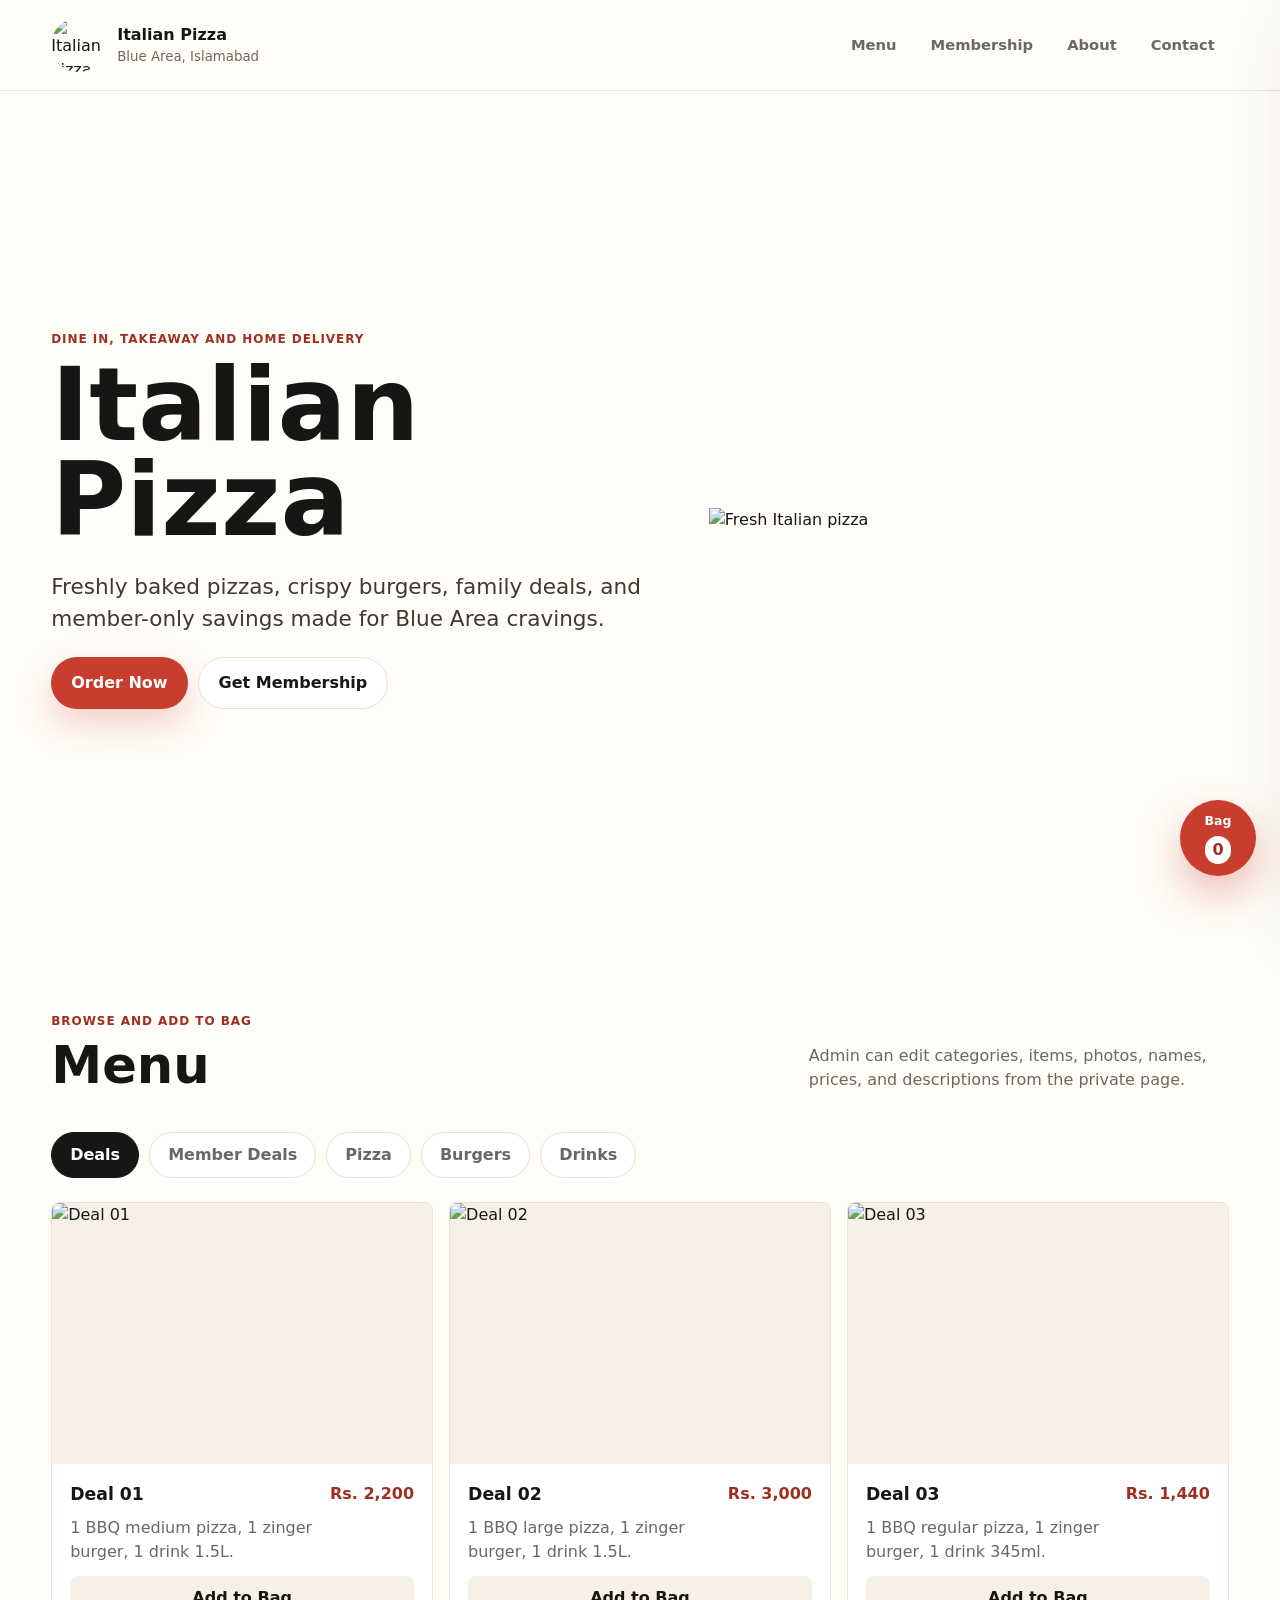
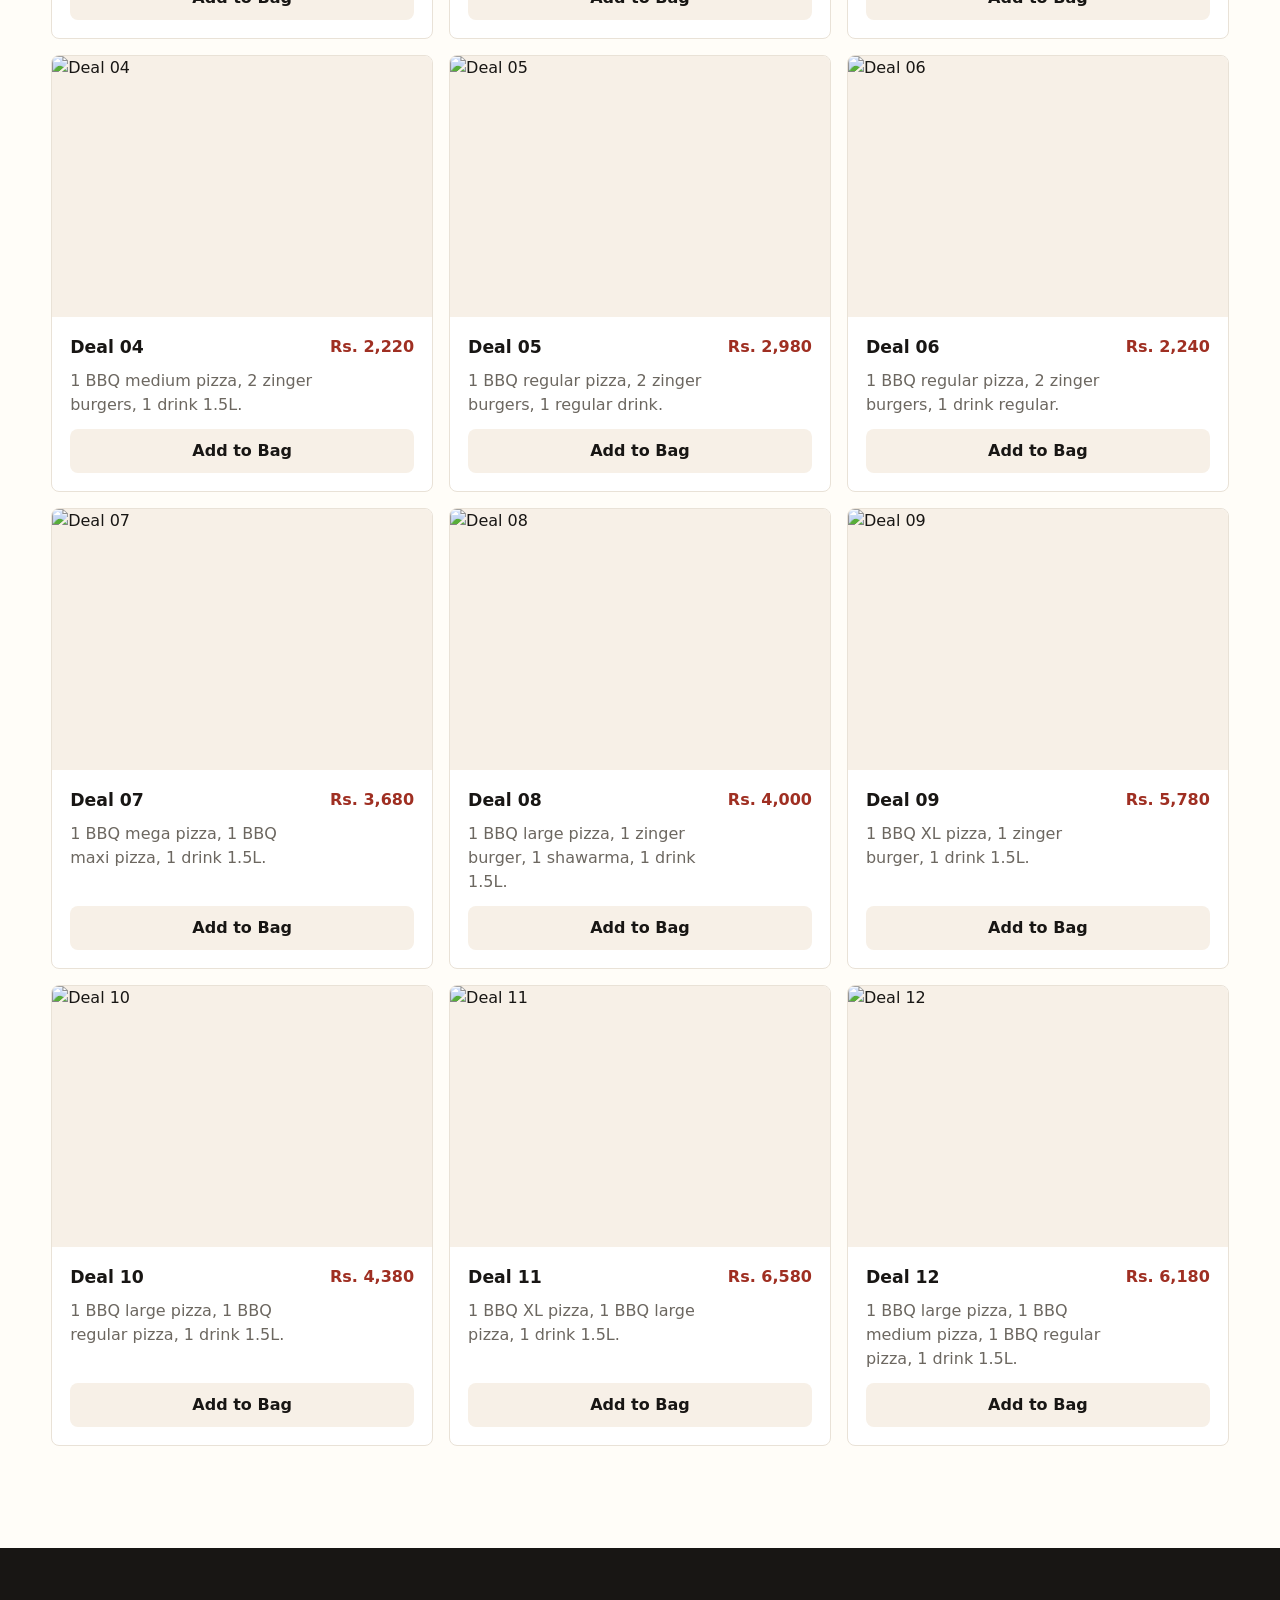
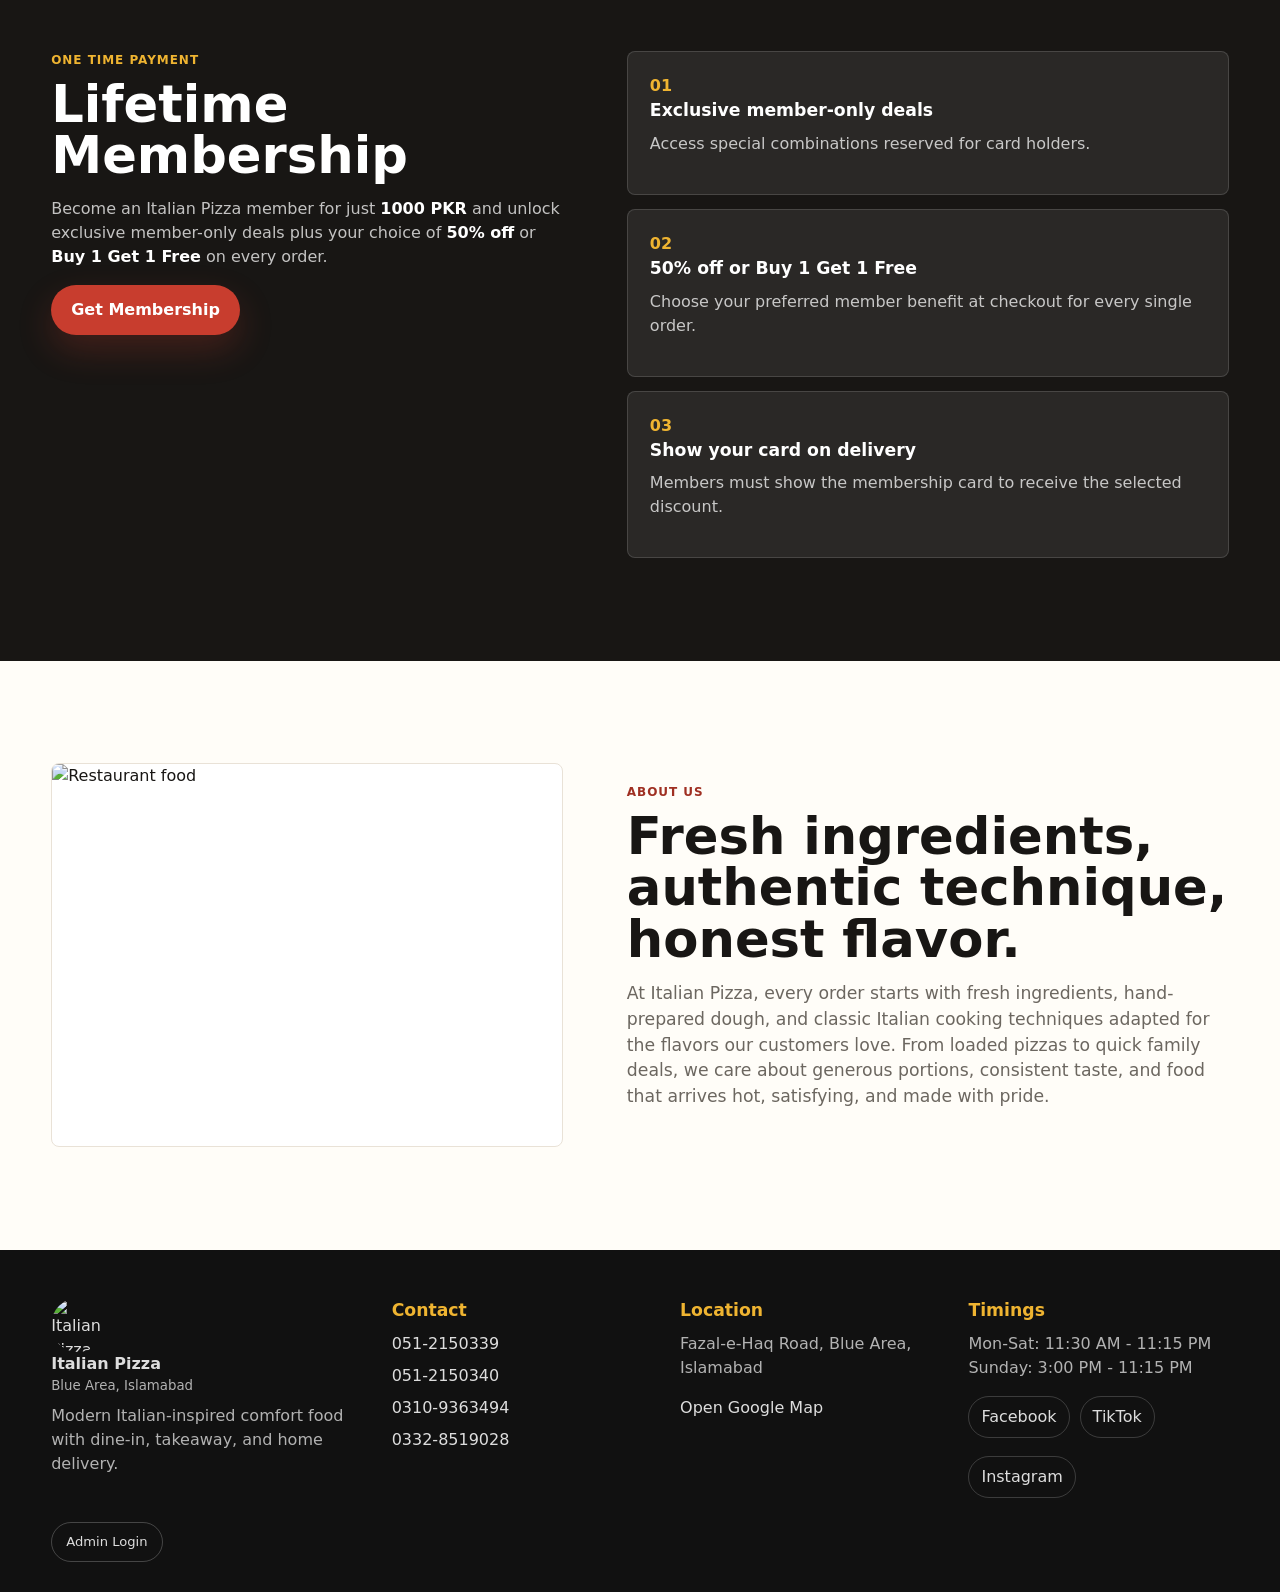
==== index.html @ db835cb0 "Add files via upload" ====
<!DOCTYPE html>
<html lang="en">
<head>
  <meta charset="UTF-8">
  <meta name="viewport" content="width=device-width, initial-scale=1.0">
  <title>Italian Pizza - Blue Area</title>
  <link rel="stylesheet" href="styles.css">
</head>
<body>
  <header class="site-header">
    <a class="brand" href="#top" aria-label="Italian Pizza home">
      <img class="brand-logo" src="assets/italian-pizza-logo.jpeg" alt="Italian Pizza logo">
      <span>
        <strong>Italian Pizza</strong>
        <small id="headerLocation">Blue Area, Islamabad</small>
      </span>
    </a>
    <nav class="nav-links" aria-label="Primary navigation">
      <a href="#menu">Menu</a>
      <a href="#membership">Membership</a>
      <a href="#about">About</a>
      <a href="#footer">Contact</a>
    </nav>
  </header>

  <main id="top">
    <section class="hero">
      <div class="hero-copy">
        <p class="eyebrow">Dine in, takeaway and home delivery</p>
        <h1>Italian Pizza</h1>
        <p class="hero-text">Freshly baked pizzas, crispy burgers, family deals, and member-only savings made for Blue Area cravings.</p>
        <div class="hero-actions">
          <a class="button primary" href="#menu">Order Now</a>
          <button class="button subtle" type="button" id="openMembership">Get Membership</button>
        </div>
      </div>
      <div class="hero-photo">
        <img id="heroImage" src="assets/Pizza.jpg" alt="Fresh Italian pizza">
      </div>
    </section>

    <section id="menu" class="section menu-section">
      <div class="section-heading">
        <div>
          <p class="eyebrow">Browse and add to bag</p>
          <h2>Menu</h2>
        </div>
        <p class="section-note">Admin can edit categories, items, photos, names, prices, and descriptions from the private page.</p>
      </div>

      <div class="tabs" id="tabs" role="tablist" aria-label="Menu categories"></div>
      <div id="menuGrid" class="menu-grid" aria-live="polite"></div>
    </section>

    <section id="membership" class="section membership">
      <div class="membership-copy">
        <p class="eyebrow">One time payment</p>
        <h2>Lifetime Membership</h2>
        <p>Become an Italian Pizza member for just <strong>1000 PKR</strong> and unlock exclusive member-only deals plus your choice of <strong>50% off</strong> or <strong>Buy 1 Get 1 Free</strong> on every order.</p>
        <button class="button primary" type="button" id="openMembershipTwo">Get Membership</button>
      </div>
      <div class="benefits">
        <article>
          <span>01</span>
          <h3>Exclusive member-only deals</h3>
          <p>Access special combinations reserved for card holders.</p>
        </article>
        <article>
          <span>02</span>
          <h3>50% off or Buy 1 Get 1 Free</h3>
          <p>Choose your preferred member benefit at checkout for every single order.</p>
        </article>
        <article>
          <span>03</span>
          <h3>Show your card on delivery</h3>
          <p>Members must show the membership card to receive the selected discount.</p>
        </article>
      </div>
    </section>

    <section id="about" class="section about">
      <div class="about-media">
        <img id="aboutImage" src="" alt="Restaurant food">
      </div>
      <div>
        <p class="eyebrow">About us</p>
        <h2 id="aboutTitle"></h2>
        <p id="aboutText"></p>
      </div>
    </section>
  </main>

  <footer id="footer" class="site-footer">
    <div>
      <a class="brand footer-brand" href="#top">
        <img class="brand-logo" src="assets/italian-pizza-logo.jpeg" alt="Italian Pizza logo">
        <span>
          <strong>Italian Pizza</strong>
          <small id="footerLocationSmall"></small>
        </span>
      </a>
      <p id="footerTagline"></p>
    </div>
    <div>
      <h3>Contact</h3>
      <div id="footerPhones"></div>
    </div>
    <div>
      <h3>Location</h3>
      <p id="footerAddress"></p>
      <a id="mapLink" href="#" target="_blank" rel="noreferrer">Open Google Map</a>
    </div>
    <div>
      <h3>Timings</h3>
      <p id="footerTimings"></p>
      <div class="social-links">
        <a id="facebookLink" href="#" target="_blank" rel="noreferrer">Facebook</a>
        <a id="tiktokLink" href="#" target="_blank" rel="noreferrer">TikTok</a>
        <a id="instagramLink" href="#" target="_blank" rel="noreferrer">Instagram</a>
      </div>
    </div>
    <a class="admin-entry" href="admin.html">Admin Login</a>
  </footer>

  <button class="bag-button" type="button" id="openCart" aria-label="Open shopping bag">
    <span class="bag-icon" aria-hidden="true">Bag</span>
    <strong id="cartCount">0</strong>
  </button>

  <div class="drawer-backdrop" id="cartBackdrop" hidden></div>
  <aside class="cart-drawer" id="cartDrawer" aria-label="Shopping bag" aria-hidden="true">
    <div class="drawer-header">
      <div>
        <p class="eyebrow">Your order</p>
        <h2>Shopping Bag</h2>
      </div>
      <button class="icon-button" type="button" id="closeCart" aria-label="Close cart">x</button>
    </div>

    <div id="cartItems" class="cart-items">
      <p class="empty-cart">Your bag is empty.</p>
    </div>

    <div class="member-controls">
      <label class="checkbox-row">
        <input id="memberToggle" type="checkbox">
        <span>I am a lifetime member</span>
      </label>
      <fieldset id="memberDealGroup" class="deal-switch" disabled>
        <legend>Choose your member benefit</legend>
        <label>
          <input type="radio" name="memberDeal" value="50% off">
          <span>50% off</span>
        </label>
        <label>
          <input type="radio" name="memberDeal" value="Buy 1 Get 1 Free">
          <span>Buy 1 Get 1 Free</span>
        </label>
      </fieldset>
      <p class="member-note">Note: Please show your membership card on delivery to receive this offer.</p>
    </div>

    <div class="totals">
      <div><span>Subtotal</span><strong id="subtotal">Rs. 0</strong></div>
      <div><span>Member savings</span><strong id="discount">Rs. 0</strong></div>
      <div class="grand-total"><span>Total</span><strong id="total">Rs. 0</strong></div>
    </div>

    <form id="checkoutForm" class="checkout-form">
      <label>Name <input name="name" type="text" placeholder="Your full name" required></label>
      <label>Address <input name="address" type="text" placeholder="House, street, area" required></label>
      <label>Phone Number <input name="phone" type="tel" placeholder="03xx-xxxxxxx" required></label>
      <label>Extra Notes <span>Optional</span><textarea name="notes" rows="3" placeholder="Less spicy, extra ketchup, delivery note"></textarea></label>
      <input id="orderPayload" name="order_summary" type="hidden">
      <button class="button primary full" type="submit">Place Order</button>
    </form>
    <p id="orderStatus" class="order-status" role="status"></p>
  </aside>

  <div class="modal-backdrop" id="membershipBackdrop" hidden></div>
  <section class="membership-modal" id="membershipModal" aria-hidden="true" aria-label="Membership options">
    <div class="drawer-header">
      <div>
        <p class="eyebrow">Lifetime membership</p>
        <h2>Get Membership</h2>
      </div>
      <button class="icon-button" type="button" id="closeMembership" aria-label="Close membership">x</button>
    </div>
    <p class="modal-intro">Lifetime membership costs <strong>Rs. 1000</strong>. Choose how you want to receive your card.</p>
    <div class="membership-options">
      <button class="option-card" type="button" id="membershipRestaurant">
        <strong>Get it from the restaurant</strong>
        <span>Visit Italian Pizza and collect your membership card at the counter.</span>
      </button>
      <button class="option-card" type="button" id="membershipHome">
        <strong>Order to home</strong>
        <span>Send your details and we will arrange membership card delivery.</span>
      </button>
    </div>
    <form id="membershipForm" class="checkout-form membership-home-form" hidden>
      <label>Name <input name="name" type="text" placeholder="Your full name" required></label>
      <label>Address <input name="address" type="text" placeholder="Delivery address" required></label>
      <label>Phone Number <input name="phone" type="tel" placeholder="03xx-xxxxxxx" required></label>
      <input name="request_type" type="hidden" value="Membership card home delivery">
      <button class="button primary full" type="submit">Request Home Delivery</button>
    </form>
    <p id="membershipStatus" class="order-status" role="status"></p>
  </section>

  <script src="data.js"></script>
  <script src="script.js"></script>
</body>
</html>
---- styles.css ----
:root {
  --ink: #181614;
  --muted: #6c6760;
  --line: #e9e2d7;
  --paper: #fffdf8;
  --soft: #f7f0e7;
  --tomato: #c83d2e;
  --tomato-dark: #9f2f22;
  --basil: #2f6048;
  --gold: #efb431;
  --shadow: 0 24px 70px rgba(37, 28, 18, 0.16);
}

* {
  box-sizing: border-box;
}

html {
  scroll-behavior: smooth;
}

body {
  margin: 0;
  background: var(--paper);
  color: var(--ink);
  font-family: Inter, system-ui, -apple-system, BlinkMacSystemFont, "Segoe UI", sans-serif;
  line-height: 1.5;
}

body.drawer-open,
body.modal-open {
  overflow: hidden;
}

img {
  display: block;
  max-width: 100%;
}

button,
input,
textarea {
  font: inherit;
}

a {
  color: inherit;
}

.site-header {
  align-items: center;
  background: rgba(255, 253, 248, 0.9);
  border-bottom: 1px solid rgba(233, 226, 215, 0.9);
  backdrop-filter: blur(18px);
  display: flex;
  gap: 24px;
  justify-content: space-between;
  padding: 18px clamp(18px, 4vw, 56px);
  position: sticky;
  top: 0;
  z-index: 20;
}

.brand {
  align-items: center;
  display: inline-flex;
  gap: 12px;
  text-decoration: none;
}

.brand-mark {
  background: var(--ink);
  border-radius: 50%;
  color: white;
  display: grid;
  font-weight: 900;
  height: 44px;
  place-items: center;
  width: 44px;
}

.brand-logo {
  border-radius: 50%;
  height: 54px;
  object-fit: cover;
  width: 54px;
}

.brand strong,
.brand small {
  display: block;
}

.brand small,
.section-note,
.helper-text {
  color: var(--muted);
}

.nav-links {
  display: flex;
  flex-wrap: wrap;
  gap: 6px;
}

.nav-links a {
  border-radius: 999px;
  color: var(--muted);
  font-size: 0.92rem;
  font-weight: 700;
  padding: 10px 14px;
  text-decoration: none;
}

.nav-links a:hover {
  background: var(--soft);
  color: var(--ink);
}

.hero {
  align-items: center;
  display: grid;
  gap: clamp(28px, 5vw, 76px);
  grid-template-columns: minmax(0, 1fr) minmax(280px, 520px);
  min-height: calc(100vh - 81px);
  overflow: hidden;
  padding: clamp(56px, 8vw, 104px) clamp(18px, 4vw, 56px) clamp(34px, 5vw, 64px);
}

.hero-copy {
  max-width: 720px;
}

.eyebrow {
  color: var(--tomato-dark);
  font-size: 0.75rem;
  font-weight: 900;
  letter-spacing: 0.08em;
  margin: 0 0 10px;
  text-transform: uppercase;
}

h1,
h2,
h3,
p {
  margin-top: 0;
}

h1 {
  font-size: clamp(3.4rem, 8vw, 7.6rem);
  letter-spacing: 0;
  line-height: 0.92;
  margin-bottom: 24px;
}

h2 {
  font-size: clamp(2rem, 4vw, 3.7rem);
  letter-spacing: 0;
  line-height: 1;
  margin-bottom: 16px;
}

h3 {
  font-size: 1.08rem;
  margin-bottom: 8px;
}

.hero-text {
  color: #3f3933;
  font-size: clamp(1.05rem, 2vw, 1.35rem);
  max-width: 620px;
}

.hero-actions,
.tabs,
.social-links,
.admin-actions {
  display: flex;
  flex-wrap: wrap;
  gap: 10px;
}

.button {
  align-items: center;
  border: 0;
  border-radius: 999px;
  cursor: pointer;
  display: inline-flex;
  font-weight: 900;
  justify-content: center;
  min-height: 48px;
  padding: 13px 20px;
  text-decoration: none;
}

.button.primary {
  background: var(--tomato);
  box-shadow: 0 15px 35px rgba(200, 61, 46, 0.24);
  color: white;
}

.button.subtle {
  background: white;
  border: 1px solid var(--line);
  color: var(--ink);
}

.button.dark {
  background: var(--ink);
  color: white;
}

.button.full {
  width: 100%;
}

.hero-art {
  background: linear-gradient(145deg, #fff 0%, #fbefe0 100%);
  border: 1px solid var(--line);
  border-radius: 8px;
  box-shadow: var(--shadow);
  padding: clamp(18px, 4vw, 44px);
}

.hero-art img {
  aspect-ratio: 1;
  object-fit: contain;
  width: 100%;
}

.section {
  padding: clamp(56px, 8vw, 104px) clamp(18px, 4vw, 56px);
}

.section-heading {
  align-items: end;
  display: flex;
  gap: 24px;
  justify-content: space-between;
  margin-bottom: 24px;
}

.section-note {
  max-width: 420px;
}

.tab {
  background: white;
  border: 1px solid var(--line);
  border-radius: 999px;
  color: var(--muted);
  cursor: pointer;
  font-weight: 900;
  min-height: 44px;
  padding: 10px 18px;
}

.tab.active {
  background: var(--ink);
  border-color: var(--ink);
  color: white;
}

.menu-grid {
  display: grid;
  gap: 16px;
  grid-template-columns: repeat(3, minmax(0, 1fr));
  margin-top: 24px;
}

.menu-card,
.benefits article,
.about-media,
.cart-drawer,
.admin-panel {
  background: white;
  border: 1px solid var(--line);
  border-radius: 8px;
}

.menu-card {
  display: grid;
  grid-template-rows: auto 1fr auto;
  min-height: 390px;
  overflow: hidden;
}

.menu-card img {
  aspect-ratio: 16 / 11;
  background: var(--soft);
  object-fit: cover;
  width: 100%;
}

.menu-card-content {
  display: grid;
  gap: 12px;
  padding: 18px;
}

.menu-card header {
  display: flex;
  gap: 12px;
  justify-content: space-between;
}

.menu-card p {
  color: var(--muted);
  margin-bottom: 0;
}

.price {
  color: var(--tomato-dark);
  font-weight: 900;
  white-space: nowrap;
}

.menu-card button {
  align-self: end;
  background: var(--soft);
  border: 1px solid transparent;
  border-radius: 8px;
  color: var(--ink);
  cursor: pointer;
  font-weight: 900;
  min-height: 44px;
  width: 100%;
}

.menu-card button:hover {
  border-color: var(--tomato);
}

.membership {
  align-items: stretch;
  background: var(--ink);
  color: white;
  display: grid;
  gap: clamp(24px, 5vw, 64px);
  grid-template-columns: minmax(0, 0.85fr) minmax(320px, 1fr);
}

.membership .eyebrow {
  color: var(--gold);
}

.membership-copy p,
.benefits p {
  color: rgba(255, 255, 255, 0.74);
}

.membership-copy strong {
  color: white;
}

.benefits {
  display: grid;
  gap: 14px;
}

.benefits article {
  background: rgba(255, 255, 255, 0.08);
  border-color: rgba(255, 255, 255, 0.14);
  padding: 22px;
}

.benefits span {
  color: var(--gold);
  font-weight: 900;
}

.about {
  align-items: center;
  display: grid;
  gap: clamp(24px, 5vw, 72px);
  grid-template-columns: minmax(280px, 0.85fr) minmax(0, 1fr);
}

.about-media {
  overflow: hidden;
}

.about-media img {
  aspect-ratio: 4 / 3;
  object-fit: cover;
  width: 100%;
}

.about p:last-child {
  color: var(--muted);
  font-size: 1.08rem;
  max-width: 720px;
}

.site-footer {
  background: #111;
  color: white;
  display: grid;
  gap: 28px;
  grid-template-columns: minmax(240px, 1.2fr) repeat(3, minmax(160px, 1fr));
  padding: 48px clamp(18px, 4vw, 56px) 86px;
  position: relative;
}

.site-footer p,
.site-footer small {
  color: rgba(255, 255, 255, 0.68);
}

.site-footer a {
  color: rgba(255, 255, 255, 0.86);
  display: block;
  margin-bottom: 8px;
  text-decoration: none;
}

.site-footer h3 {
  color: var(--gold);
}

.footer-brand {
  margin-bottom: 16px;
}

.social-links a {
  border: 1px solid rgba(255, 255, 255, 0.18);
  border-radius: 999px;
  padding: 8px 12px;
}

.admin-entry {
  background: transparent;
  border: 1px solid rgba(255, 255, 255, 0.22);
  border-radius: 999px;
  bottom: 22px;
  color: rgba(255, 255, 255, 0.72);
  cursor: pointer;
  font-size: 0.82rem;
  padding: 9px 14px;
  text-decoration: none;
  left: clamp(18px, 4vw, 56px);
  position: absolute;
}

.bag-button {
  align-items: center;
  background: var(--tomato);
  border: 0;
  border-radius: 50%;
  bottom: 24px;
  box-shadow: 0 18px 42px rgba(200, 61, 46, 0.34);
  color: white;
  cursor: pointer;
  display: grid;
  height: 76px;
  justify-items: center;
  padding: 10px;
  position: fixed;
  right: 24px;
  width: 76px;
  z-index: 30;
}

.bag-icon {
  font-size: 0.78rem;
  font-weight: 900;
}

.bag-button strong {
  background: white;
  border-radius: 999px;
  color: var(--tomato-dark);
  min-width: 26px;
  padding: 2px 7px;
}

.drawer-backdrop,
.modal-backdrop {
  background: rgba(0, 0, 0, 0.42);
  inset: 0;
  position: fixed;
  z-index: 40;
}

.cart-drawer {
  border-radius: 8px 0 0 8px;
  bottom: 0;
  box-shadow: var(--shadow);
  max-width: 450px;
  overflow-y: auto;
  padding: 22px;
  position: fixed;
  right: 0;
  top: 0;
  transform: translateX(105%);
  transition: transform 180ms ease;
  width: min(92vw, 450px);
  z-index: 50;
}

.cart-drawer.open {
  transform: translateX(0);
}

.drawer-header,
.cart-row,
.totals div,
.checkbox-row {
  align-items: center;
  display: flex;
  gap: 12px;
  justify-content: space-between;
}

.drawer-header h2 {
  font-size: 1.85rem;
  margin-bottom: 0;
}

.icon-button {
  background: var(--soft);
  border: 1px solid var(--line);
  border-radius: 50%;
  cursor: pointer;
  font-weight: 900;
  height: 40px;
  width: 40px;
}

.cart-items {
  border-bottom: 1px solid var(--line);
  border-top: 1px solid var(--line);
  margin: 18px 0;
  padding: 12px 0;
}

.empty-cart {
  color: var(--muted);
  margin: 0;
  text-align: center;
}

.cart-row {
  align-items: flex-start;
  padding: 10px 0;
}

.cart-row small {
  color: var(--muted);
}

.qty-controls {
  align-items: center;
  display: grid;
  gap: 2px;
  grid-template-columns: 34px 28px 34px;
}

.qty-controls button {
  background: var(--soft);
  border: 1px solid var(--line);
  border-radius: 8px;
  cursor: pointer;
  font-weight: 900;
  height: 34px;
}

.qty-controls span {
  font-weight: 900;
  text-align: center;
}

.member-controls {
  background: var(--soft);
  border-radius: 8px;
  margin-bottom: 18px;
  padding: 14px;
}

.checkbox-row {
  cursor: pointer;
  font-weight: 900;
  justify-content: flex-start;
  margin-bottom: 12px;
}

.deal-switch {
  border: 0;
  display: flex;
  flex-wrap: wrap;
  gap: 10px;
  margin: 0;
  padding: 0;
}

.deal-switch legend {
  color: var(--muted);
  font-size: 0.84rem;
  font-weight: 800;
  margin-bottom: 8px;
  width: 100%;
}

.deal-switch label {
  cursor: pointer;
}

.deal-switch input {
  position: absolute;
  opacity: 0;
}

.deal-switch span {
  border: 1px solid var(--line);
  border-radius: 999px;
  display: inline-flex;
  font-size: 0.86rem;
  font-weight: 900;
  padding: 8px 12px;
}

.deal-switch input:checked + span {
  background: var(--basil);
  border-color: var(--basil);
  color: white;
}

.deal-switch:disabled span {
  opacity: 0.5;
}

.member-note {
  color: var(--tomato-dark);
  font-size: 0.86rem;
  font-weight: 800;
  margin: 12px 0 0;
}

.totals {
  display: grid;
  gap: 9px;
  margin-bottom: 18px;
}

.totals span {
  color: var(--muted);
}

.grand-total {
  border-top: 1px solid var(--line);
  font-size: 1.2rem;
  padding-top: 12px;
}

.checkout-form,
.admin-editor {
  display: grid;
  gap: 12px;
}

.checkout-form label,
.admin-editor label {
  color: var(--muted);
  display: grid;
  font-size: 0.88rem;
  font-weight: 800;
  gap: 6px;
}

.checkout-form input,
.checkout-form textarea,
.admin-editor input,
.admin-editor textarea {
  background: #fff;
  border: 1px solid var(--line);
  border-radius: 8px;
  color: var(--ink);
  min-height: 44px;
  padding: 11px 12px;
  resize: vertical;
}

.checkout-form input:focus,
.checkout-form textarea:focus,
.admin-editor input:focus,
.admin-editor textarea:focus {
  border-color: var(--tomato);
  outline: 3px solid rgba(200, 61, 46, 0.12);
}

.order-status {
  color: var(--basil);
  font-weight: 900;
  margin: 14px 0 0;
  min-height: 24px;
}

.admin-panel {
  box-shadow: var(--shadow);
  left: 50%;
  max-height: 90vh;
  max-width: 760px;
  overflow-y: auto;
  padding: 22px;
  position: fixed;
  top: 50%;
  transform: translate(-50%, -50%) scale(0.96);
  transition: transform 180ms ease, opacity 180ms ease;
  width: min(92vw, 760px);
  z-index: 60;
}

.membership-modal {
  background: white;
  border: 1px solid var(--line);
  border-radius: 8px;
  box-shadow: var(--shadow);
  left: 50%;
  max-height: 90vh;
  max-width: 620px;
  overflow-y: auto;
  padding: 22px;
  position: fixed;
  top: 50%;
  transform: translate(-50%, -50%) scale(0.96);
  transition: transform 180ms ease, opacity 180ms ease;
  width: min(92vw, 620px);
  z-index: 60;
}

.membership-modal[aria-hidden="true"] {
  opacity: 0;
  pointer-events: none;
}

.membership-modal[aria-hidden="false"] {
  opacity: 1;
  transform: translate(-50%, -50%) scale(1);
}

.modal-intro {
  color: var(--muted);
}

.membership-options {
  display: grid;
  gap: 12px;
  grid-template-columns: repeat(2, minmax(0, 1fr));
  margin: 18px 0;
}

.option-card {
  background: var(--soft);
  border: 1px solid var(--line);
  border-radius: 8px;
  cursor: pointer;
  display: grid;
  gap: 8px;
  min-height: 132px;
  padding: 18px;
  text-align: left;
}

.option-card:hover {
  border-color: var(--tomato);
}

.option-card strong {
  font-size: 1.02rem;
}

.option-card span {
  color: var(--muted);
}

.membership-home-form {
  border-top: 1px solid var(--line);
  margin-top: 16px;
  padding-top: 16px;
}

.admin-page {
  background: var(--soft);
}

.admin-shell {
  min-height: 100vh;
  padding: clamp(18px, 4vw, 48px);
}

.admin-login-card {
  background: white;
  border: 1px solid var(--line);
  border-radius: 8px;
  box-shadow: var(--shadow);
  display: grid;
  gap: 24px;
  margin: 9vh auto 0;
  max-width: 430px;
  padding: 28px;
}

.admin-dashboard {
  display: grid;
  gap: 22px;
}

.admin-topbar,
.admin-card-heading {
  align-items: center;
  display: flex;
  gap: 18px;
  justify-content: space-between;
}

.admin-topbar h1 {
  font-size: clamp(2.4rem, 6vw, 4.8rem);
  margin-bottom: 0;
}

.admin-top-actions {
  display: flex;
  flex-wrap: wrap;
  gap: 10px;
}

.admin-grid {
  display: grid;
  gap: 18px;
  grid-template-columns: repeat(2, minmax(0, 1fr));
}

.admin-card {
  background: white;
  border: 1px solid var(--line);
  border-radius: 8px;
  padding: 22px;
}

.admin-card h2 {
  font-size: clamp(1.45rem, 3vw, 2.1rem);
}

.admin-card.wide {
  grid-column: 1 / -1;
}

.menu-admin-layout {
  display: grid;
  gap: 18px;
  grid-template-columns: minmax(260px, 0.8fr) minmax(320px, 1.2fr);
}

.admin-label {
  color: var(--muted);
  display: grid;
  font-size: 0.88rem;
  font-weight: 800;
  gap: 6px;
  margin-bottom: 12px;
}

.admin-label select,
.item-form select {
  background: white;
  border: 1px solid var(--line);
  border-radius: 8px;
  min-height: 44px;
  padding: 10px 12px;
}

.admin-item-list {
  display: grid;
  gap: 10px;
  max-height: 620px;
  overflow-y: auto;
  padding-right: 4px;
}

.admin-item {
  align-items: center;
  background: #fff;
  border: 1px solid var(--line);
  border-radius: 8px;
  cursor: pointer;
  display: grid;
  gap: 12px;
  grid-template-columns: 82px 1fr;
  padding: 10px;
  text-align: left;
}

.admin-item.active,
.admin-item:hover {
  border-color: var(--tomato);
}

.admin-item img {
  aspect-ratio: 1;
  border-radius: 8px;
  object-fit: cover;
  width: 82px;
}

.admin-item strong,
.admin-item small {
  display: block;
}

.admin-item small {
  color: var(--muted);
}

.button.danger {
  background: #7d1f18;
  color: white;
}

.admin-panel[aria-hidden="true"] {
  opacity: 0;
  pointer-events: none;
}

.admin-panel[aria-hidden="false"] {
  opacity: 1;
  transform: translate(-50%, -50%) scale(1);
}

.helper-text {
  font-size: 0.86rem;
  margin: 0;
}

@media (max-width: 1050px) {
  .menu-grid {
    grid-template-columns: repeat(2, minmax(0, 1fr));
  }
}

@media (max-width: 860px) {
  .hero,
  .membership,
  .about,
  .site-footer,
  .admin-grid,
  .menu-admin-layout,
  .membership-options {
    grid-template-columns: 1fr;
  }

  .hero {
    min-height: auto;
  }
}

@media (max-width: 640px) {
  .site-header {
    align-items: flex-start;
    flex-direction: column;
  }

  .nav-links {
    width: 100%;
  }

  .nav-links a {
    background: var(--soft);
    flex: 1 1 auto;
    text-align: center;
  }

  .section-heading {
    align-items: flex-start;
    flex-direction: column;
  }

  .menu-grid {
    grid-template-columns: 1fr;
  }

  .bag-button {
    bottom: 18px;
    height: 68px;
    right: 18px;
    width: 68px;
  }
}
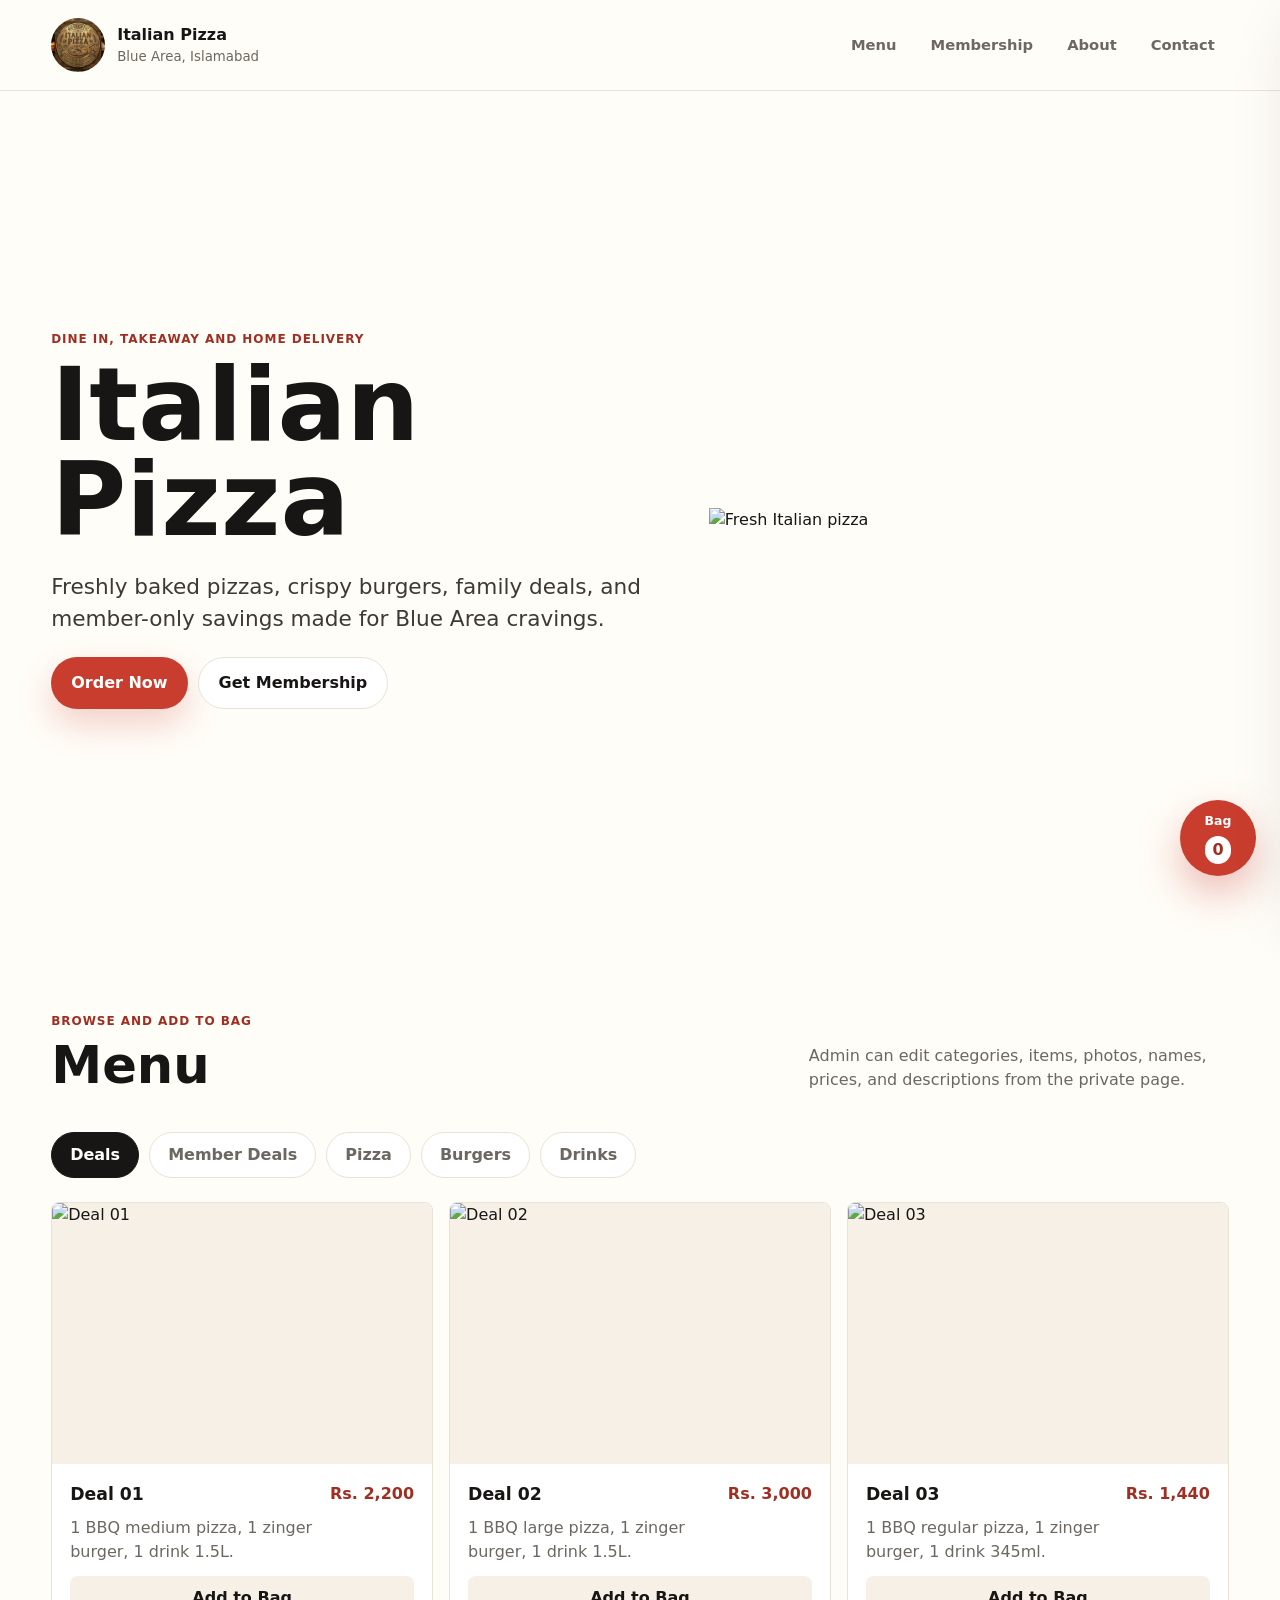
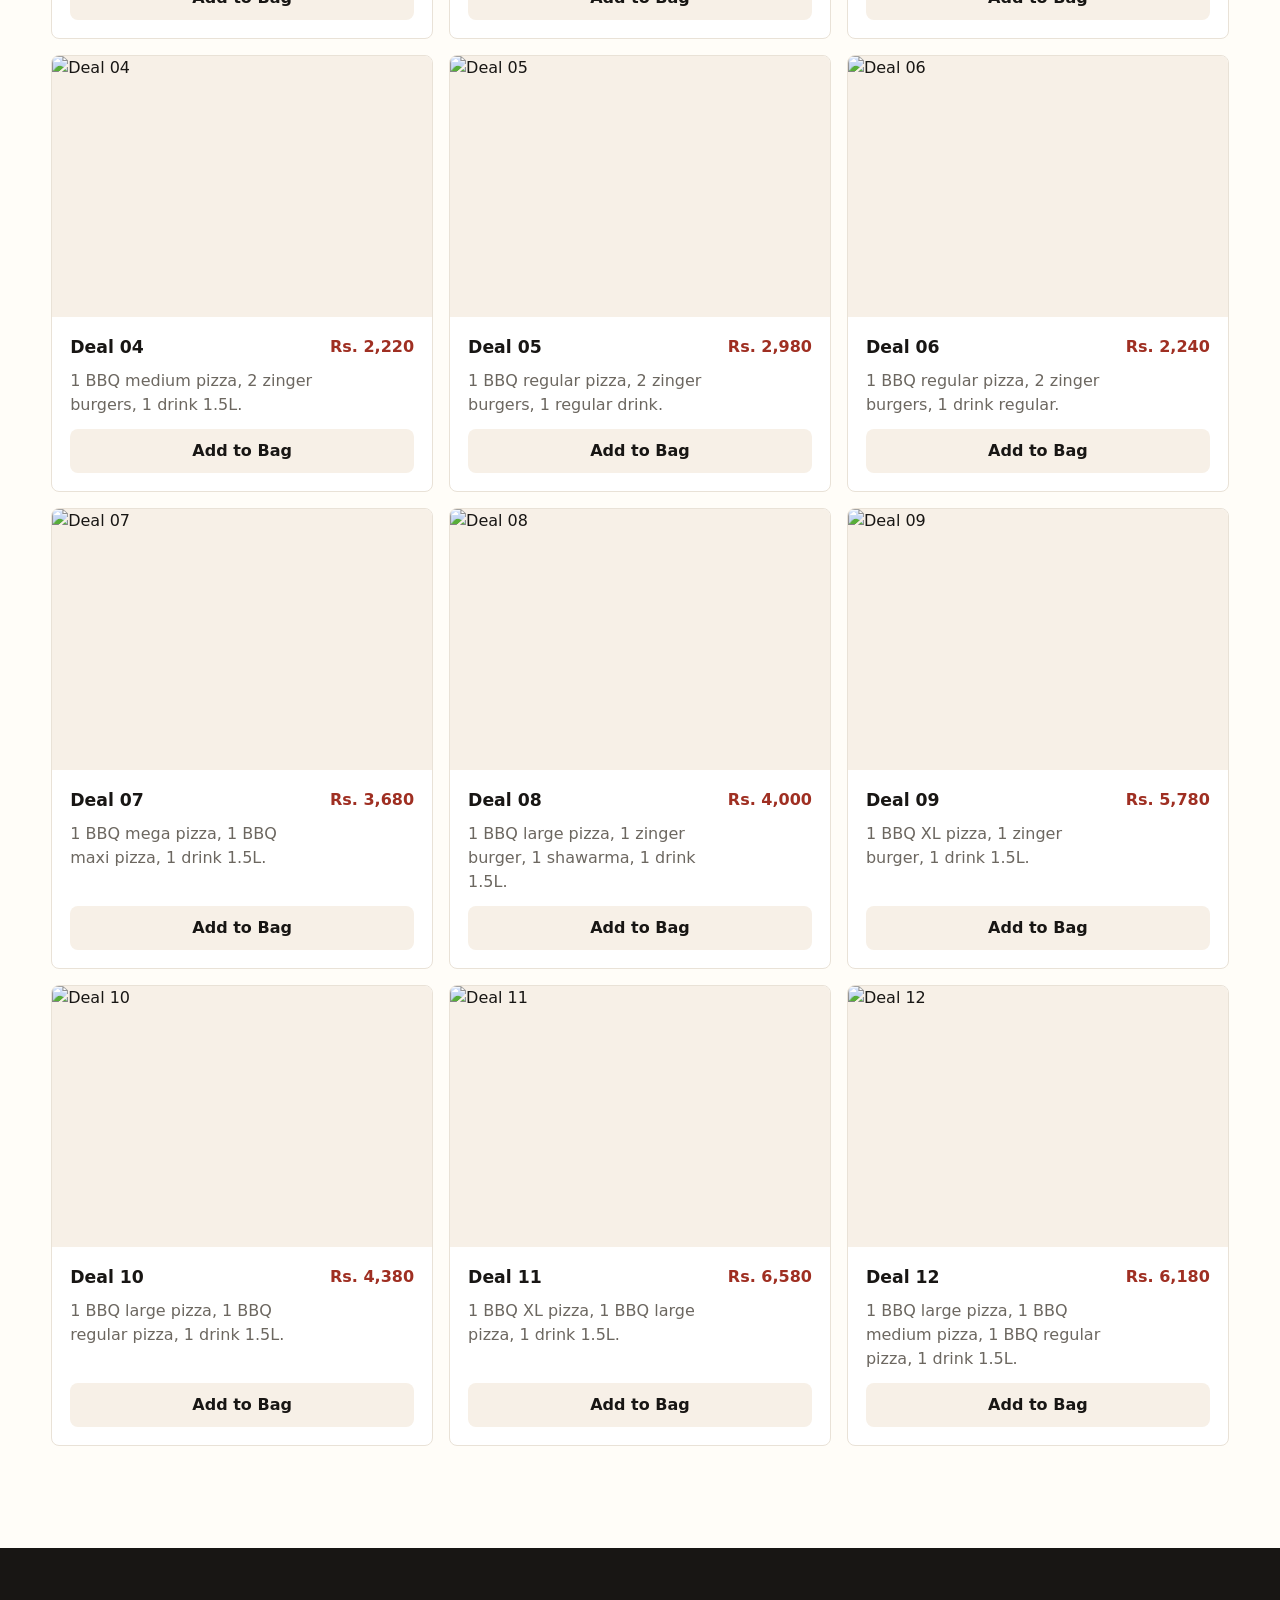
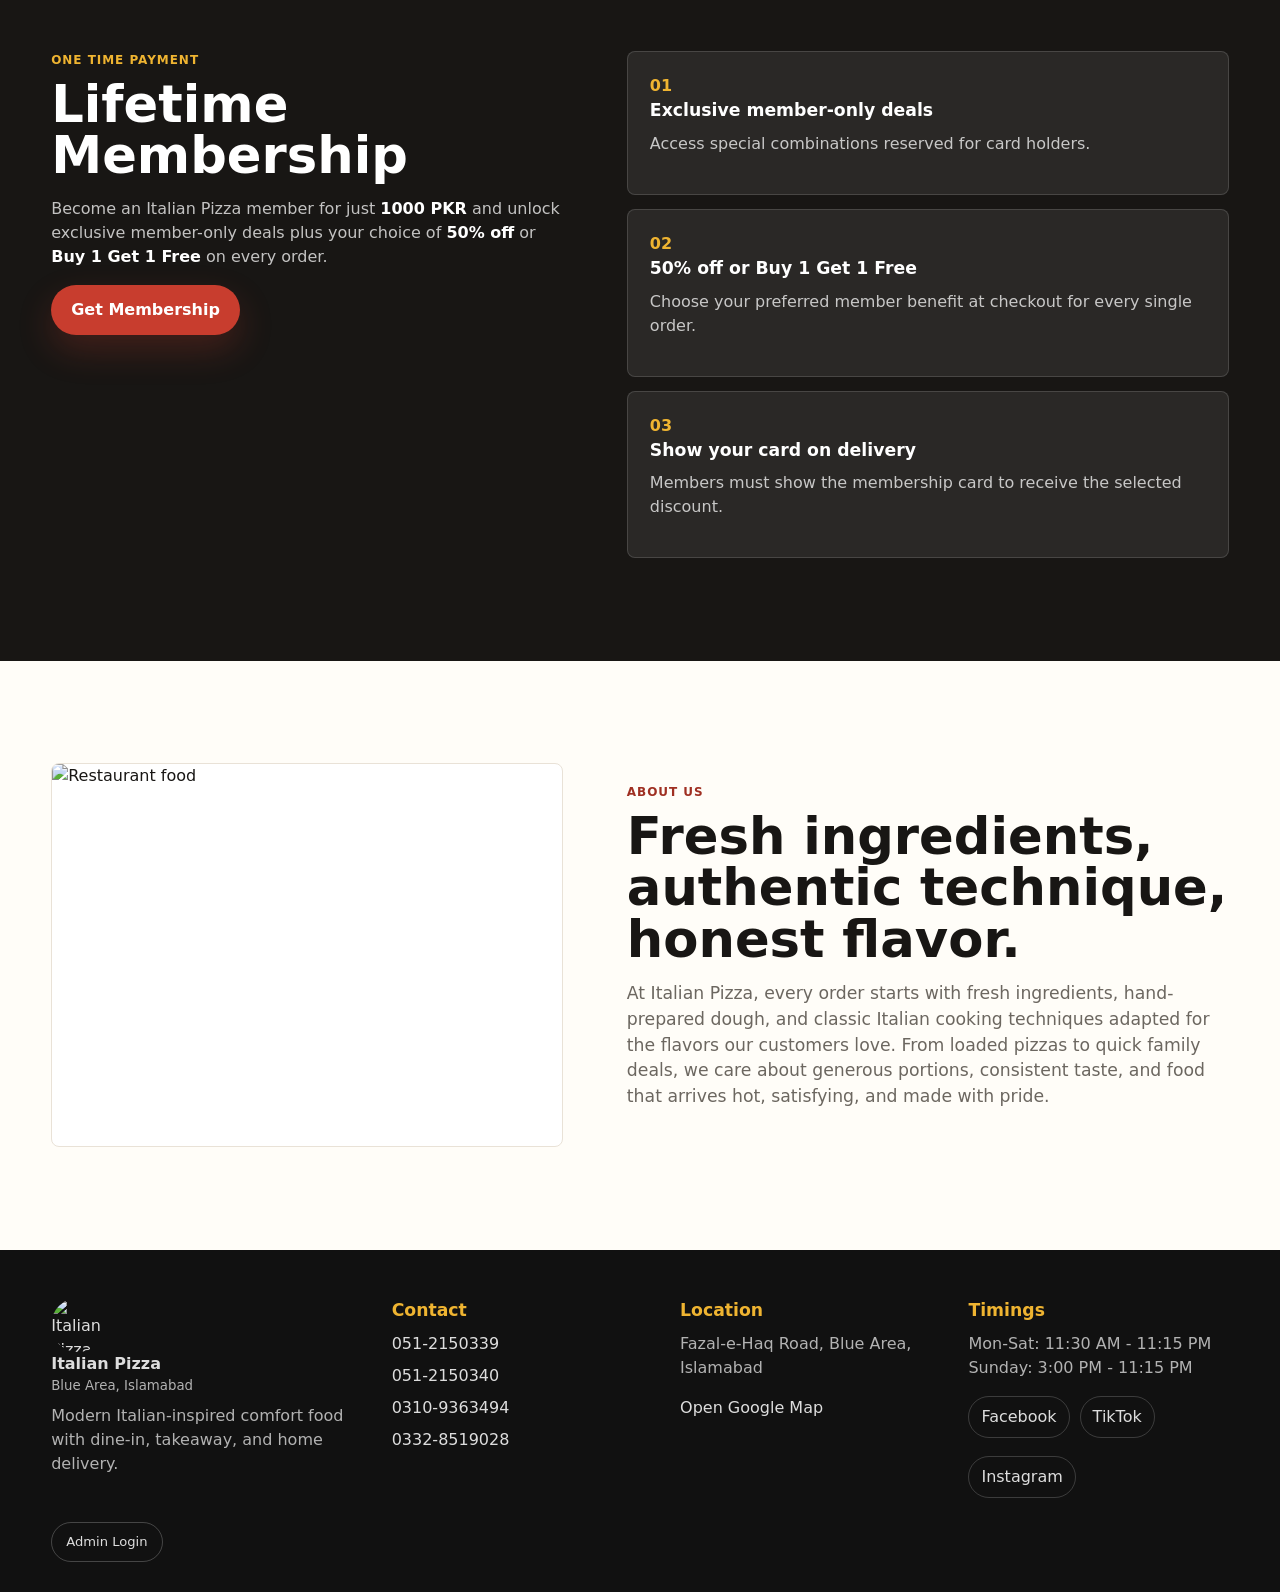
==== commit 0a45d626: "Update index.html" ====
--- a/index.html
+++ b/index.html
@@ -9,7 +9,7 @@
 <body>
   <header class="site-header">
     <a class="brand" href="#top" aria-label="Italian Pizza home">
-      <img class="brand-logo" src="assets/italian-pizza-logo.jpeg" alt="Italian Pizza logo">
+      <img class="brand-logo" src="italian-pizza-logo.jpeg" alt="Italian Pizza logo">
       <span>
         <strong>Italian Pizza</strong>
         <small id="headerLocation">Blue Area, Islamabad</small>
@@ -35,7 +35,7 @@
         </div>
       </div>
       <div class="hero-photo">
-        <img id="heroImage" src="assets/Pizza.jpg" alt="Fresh Italian pizza">
+        <img id="heroImage" src="Pizza.jpg" alt="Fresh Italian pizza">
       </div>
     </section>
 
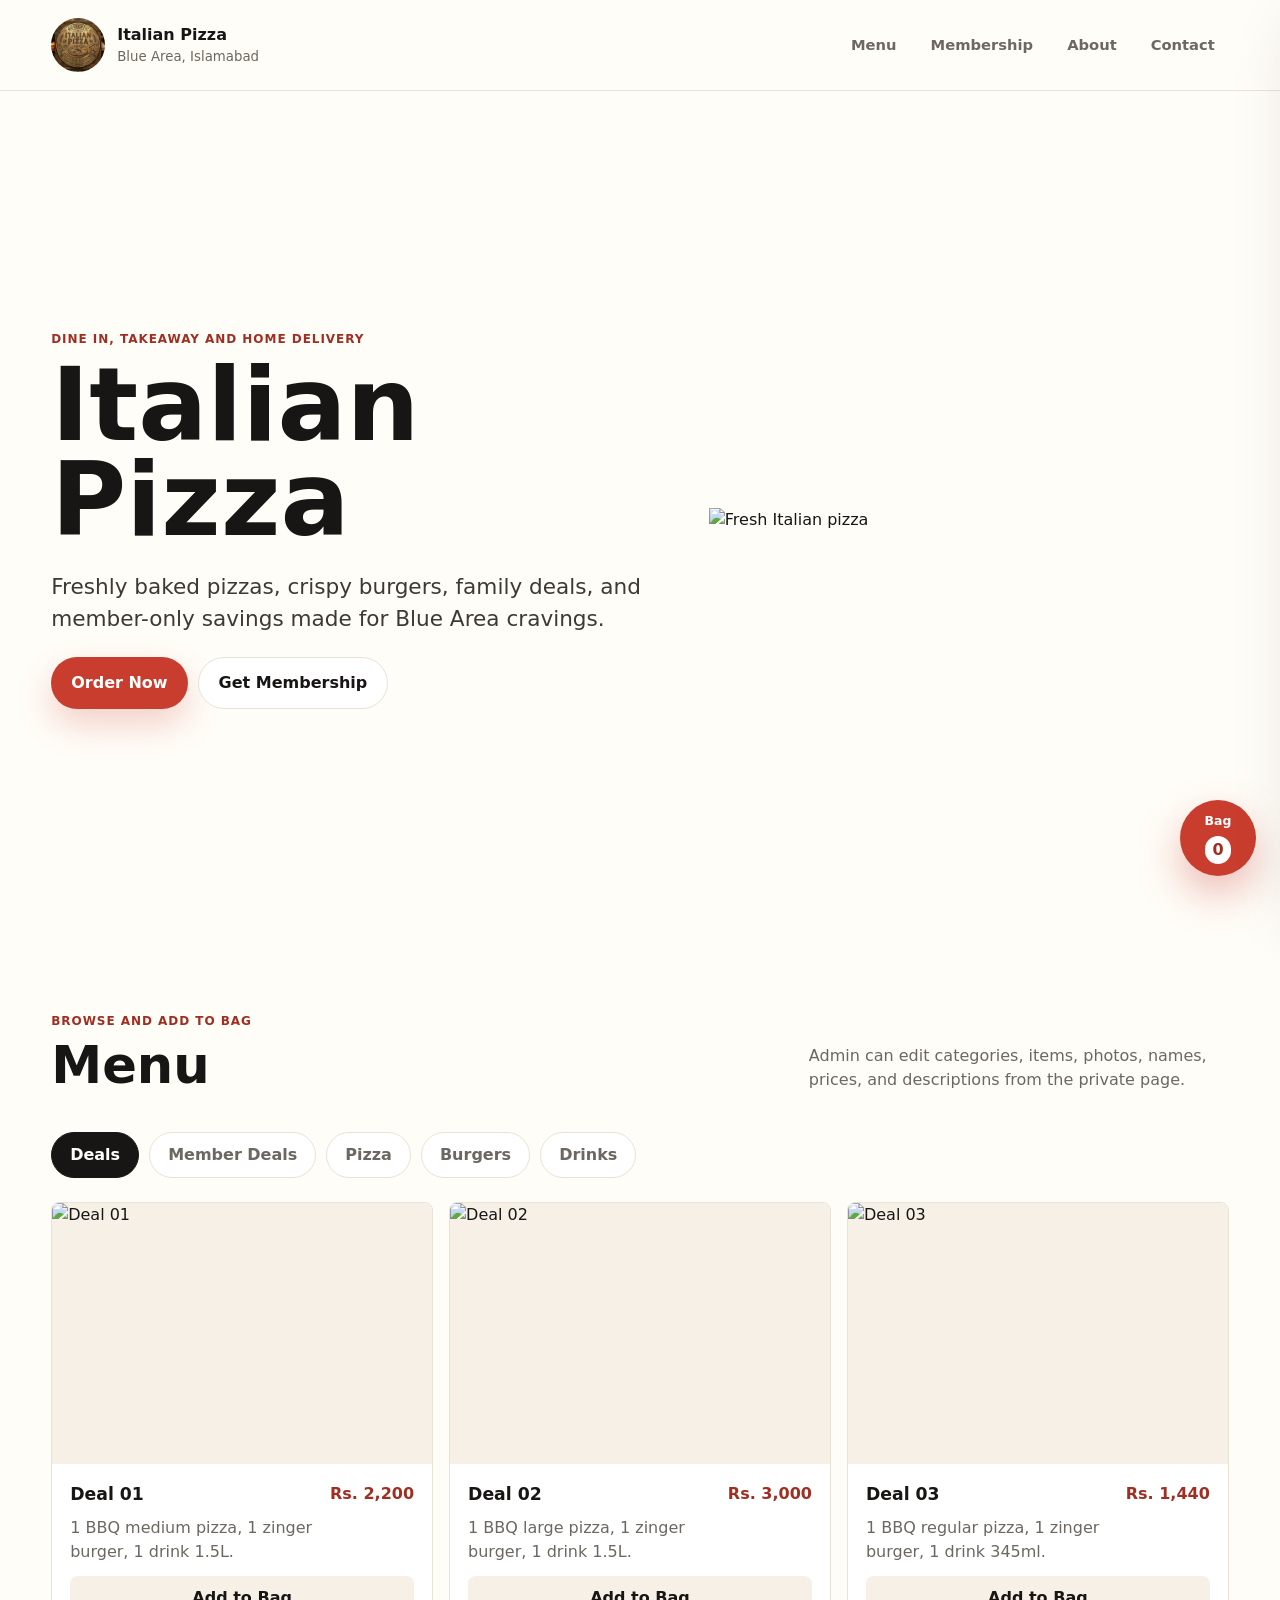
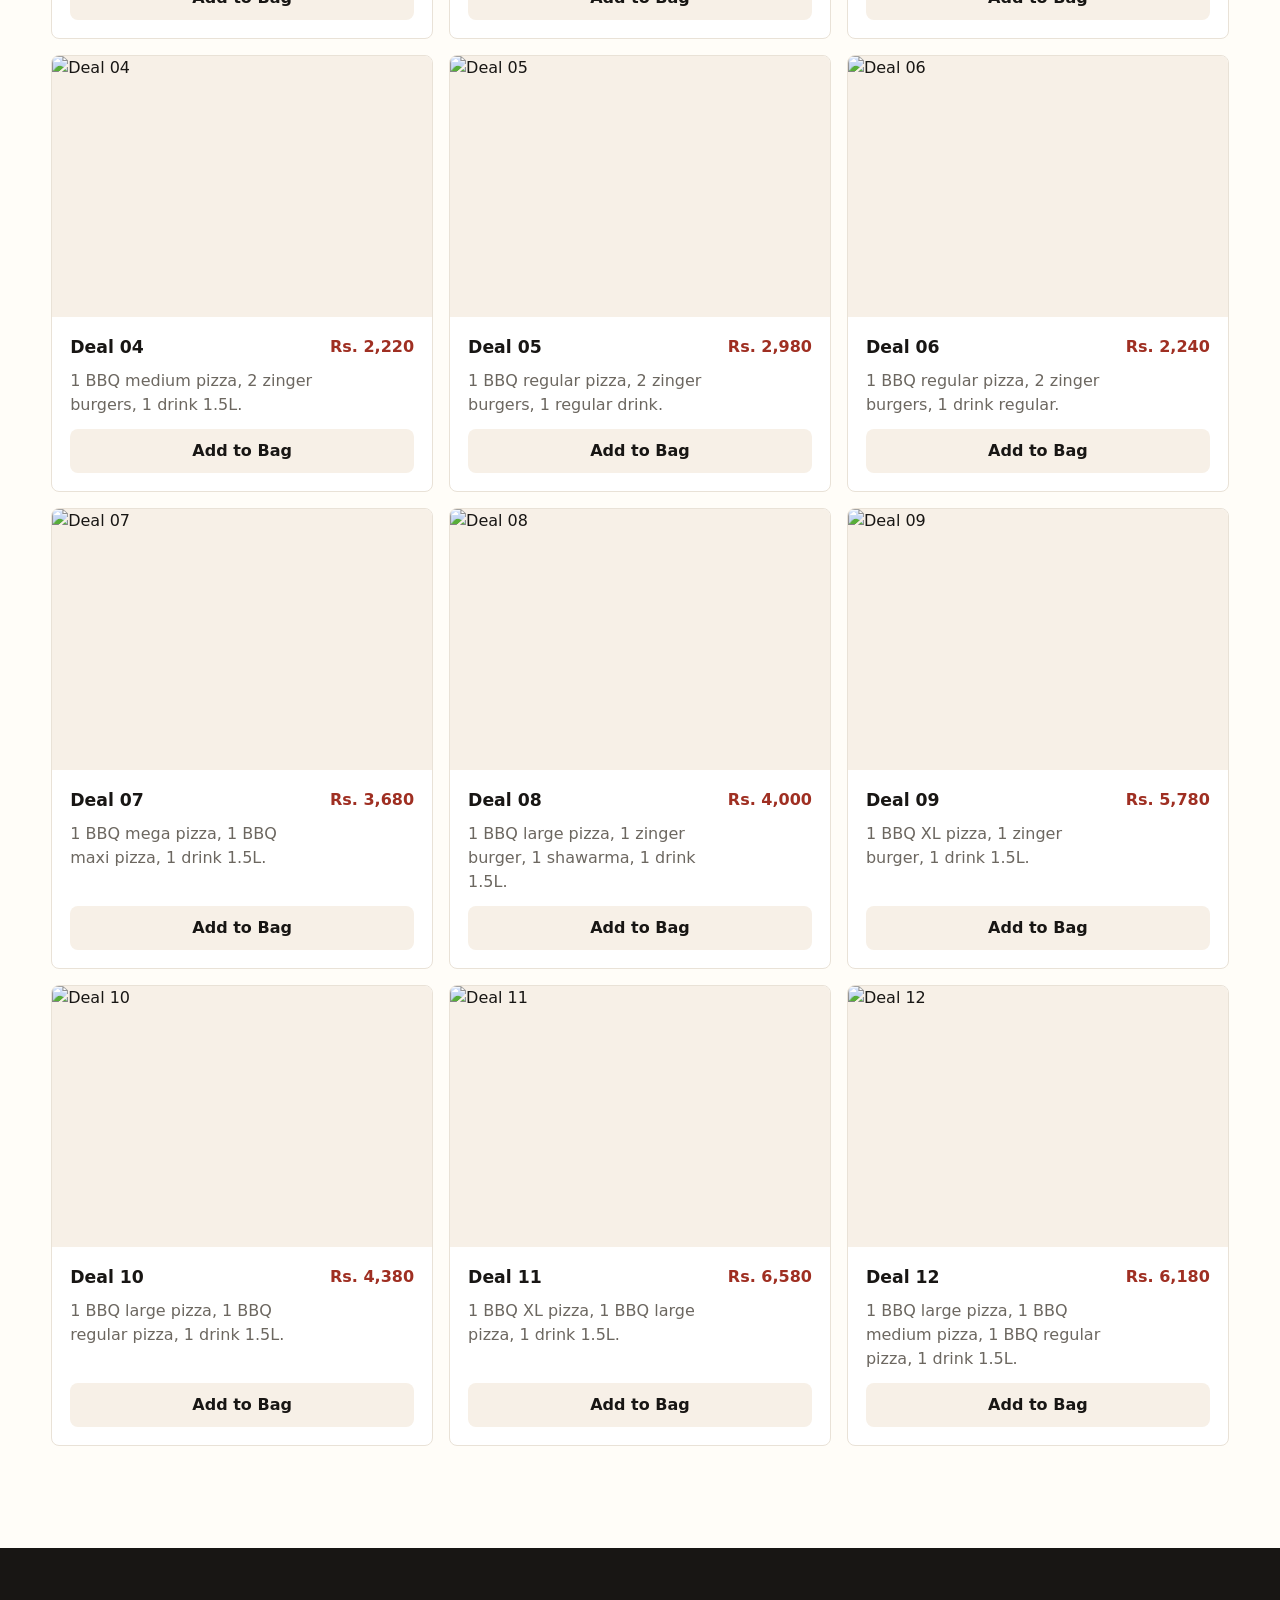
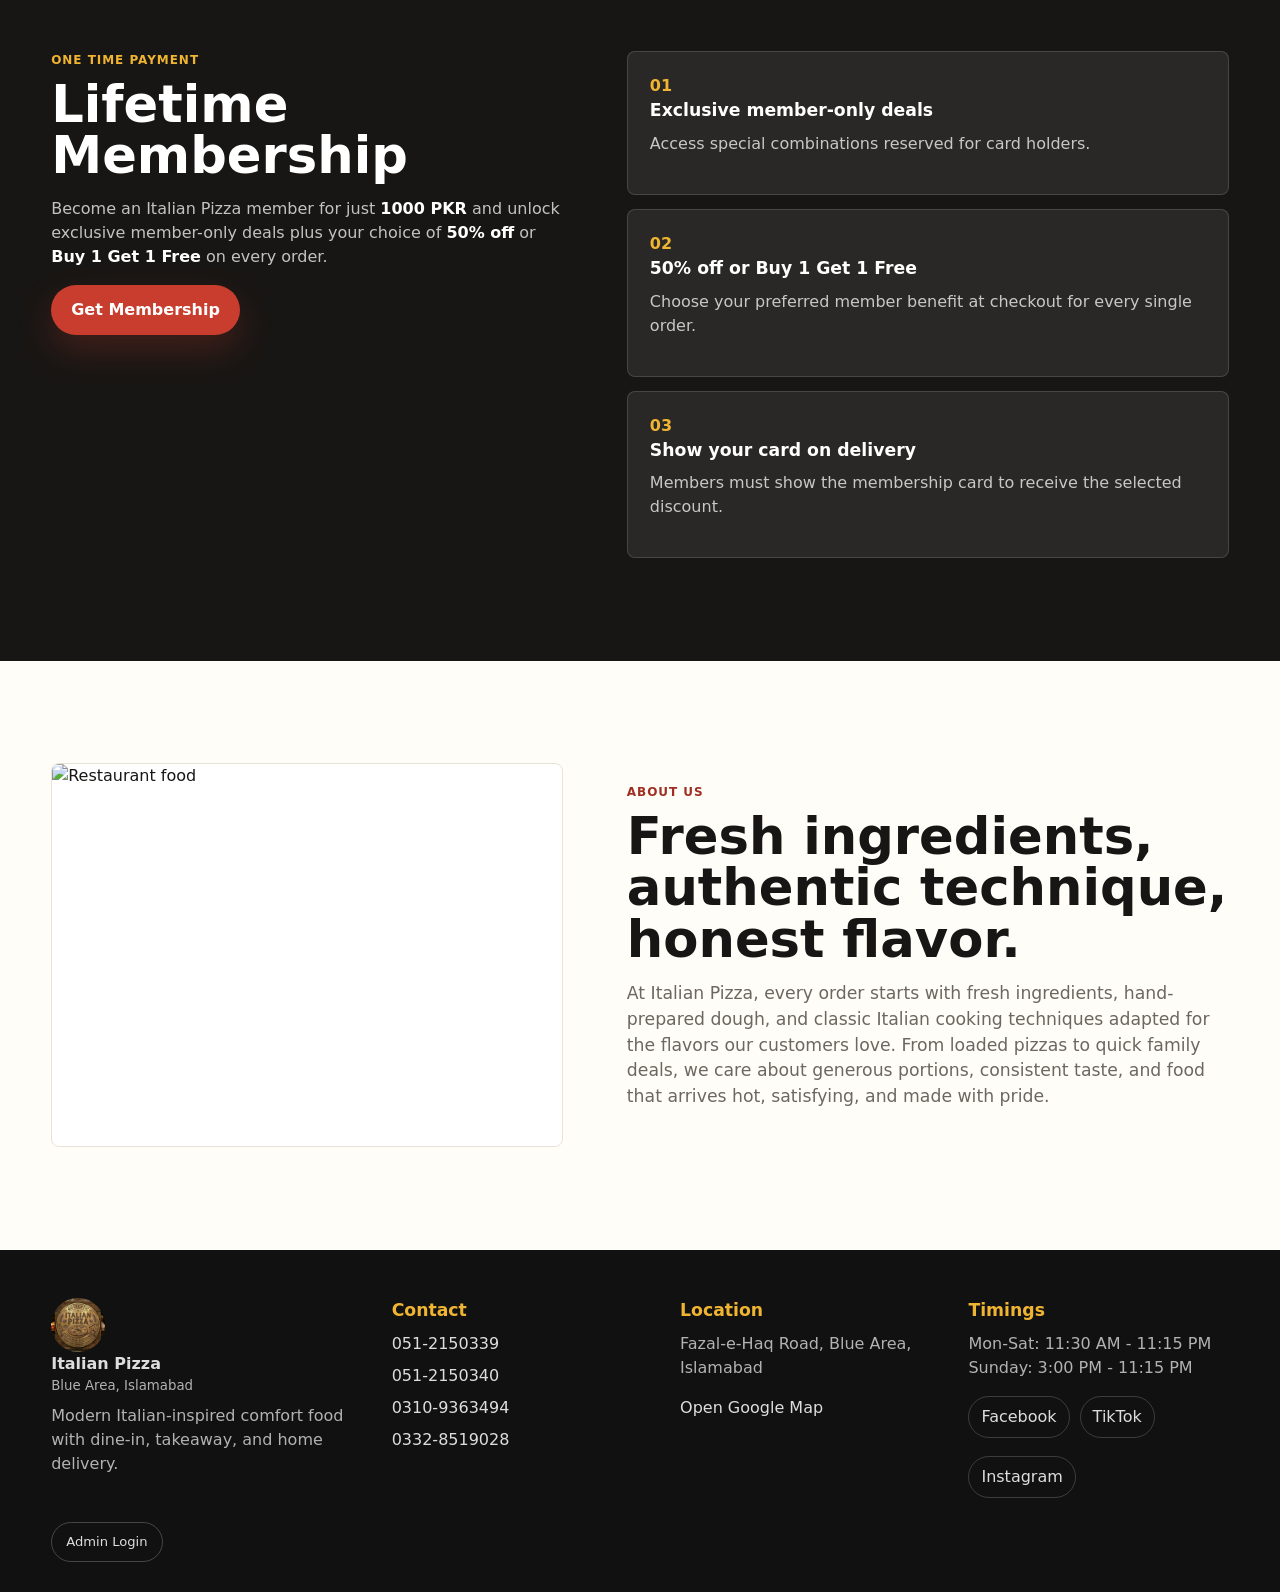
==== commit d94c317b: "Update index.html" ====
--- a/index.html
+++ b/index.html
@@ -93,7 +93,7 @@
   <footer id="footer" class="site-footer">
     <div>
       <a class="brand footer-brand" href="#top">
-        <img class="brand-logo" src="assets/italian-pizza-logo.jpeg" alt="Italian Pizza logo">
+        <img class="brand-logo" src="italian-pizza-logo.jpeg" alt="Italian Pizza logo">
         <span>
           <strong>Italian Pizza</strong>
           <small id="footerLocationSmall"></small>
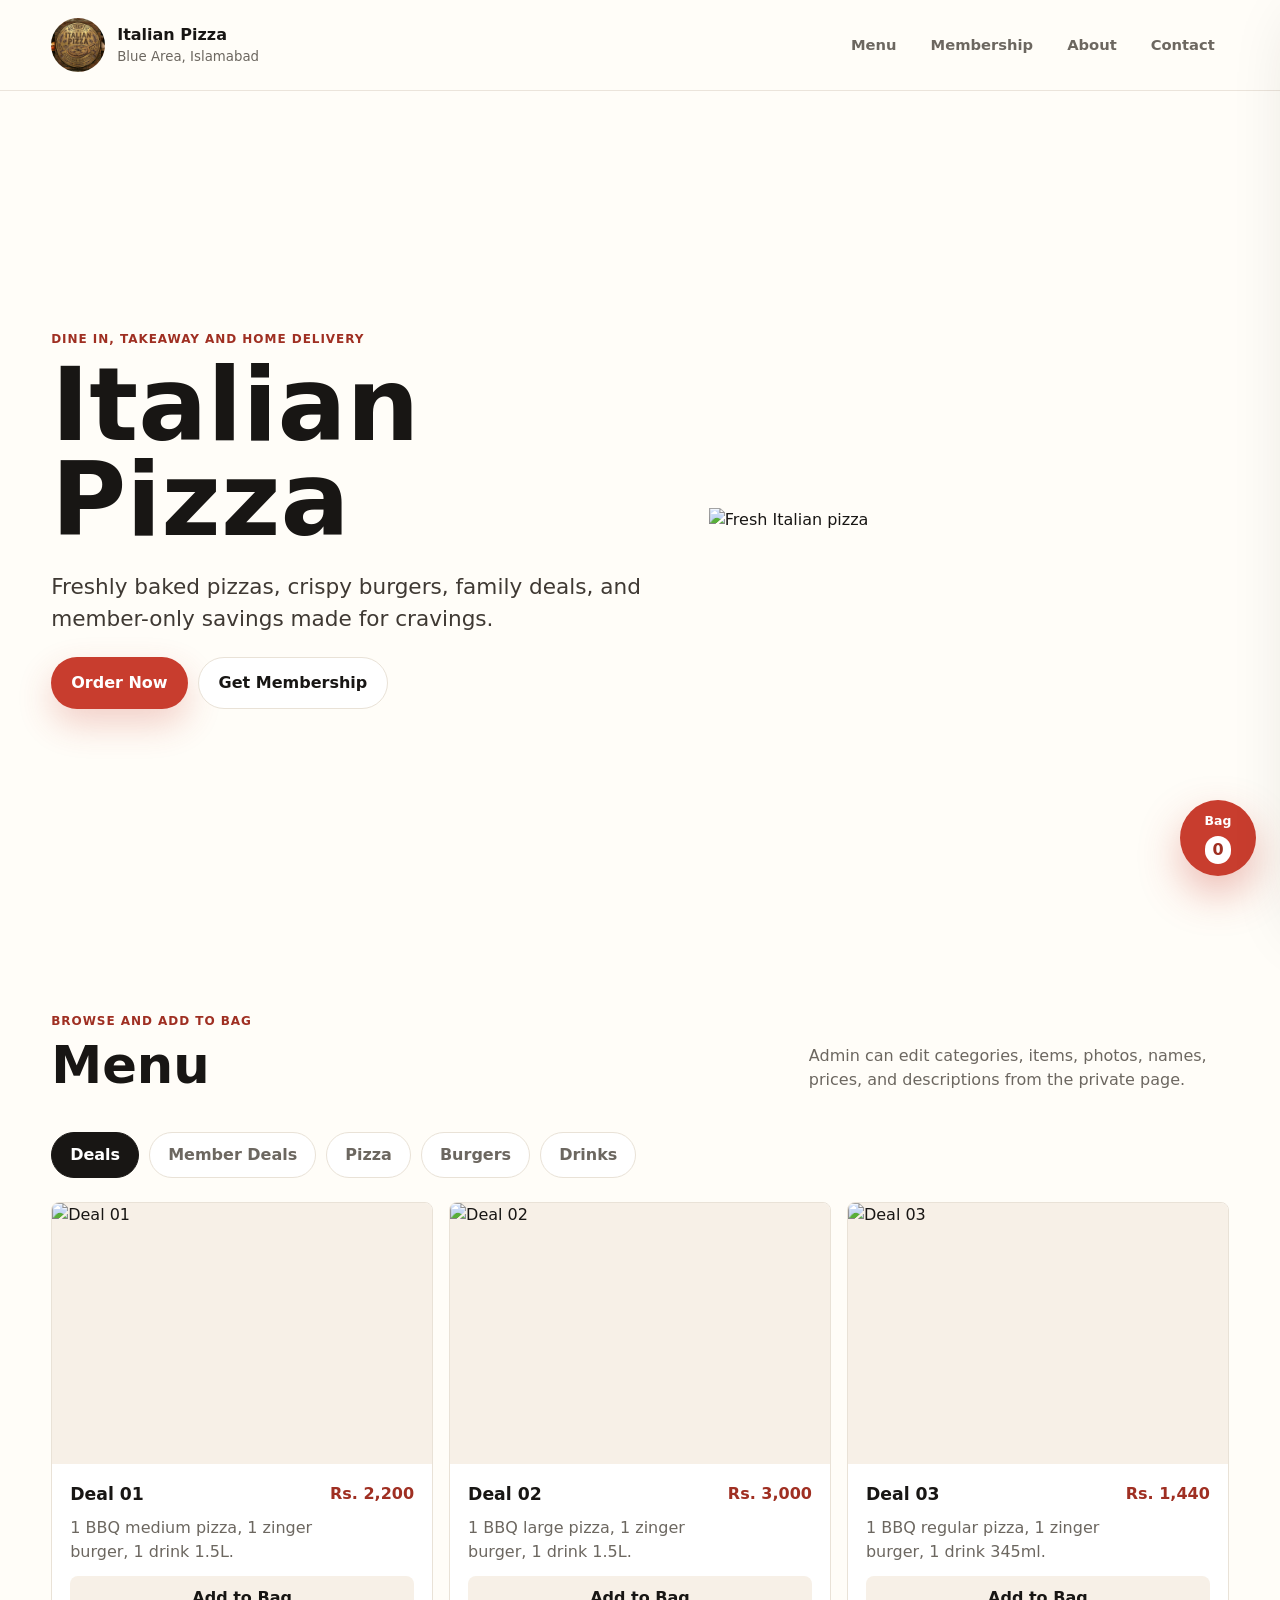
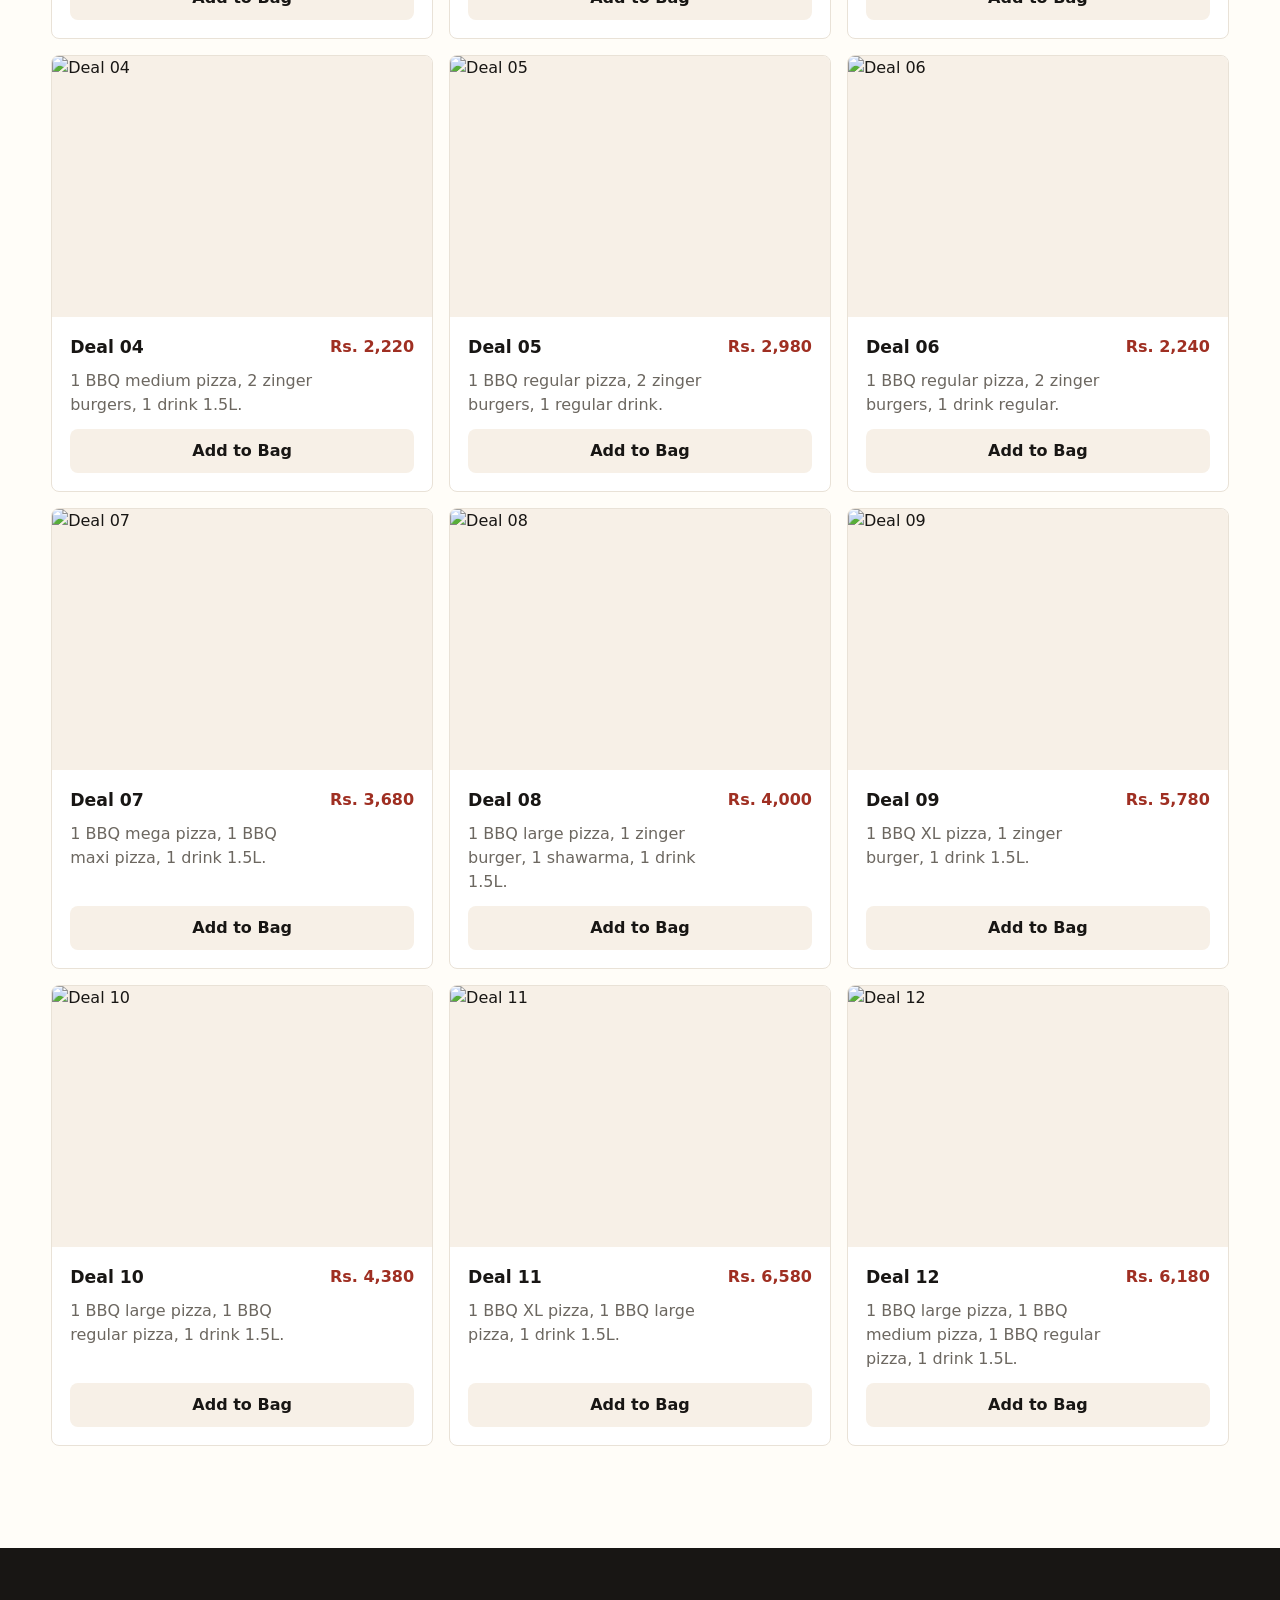
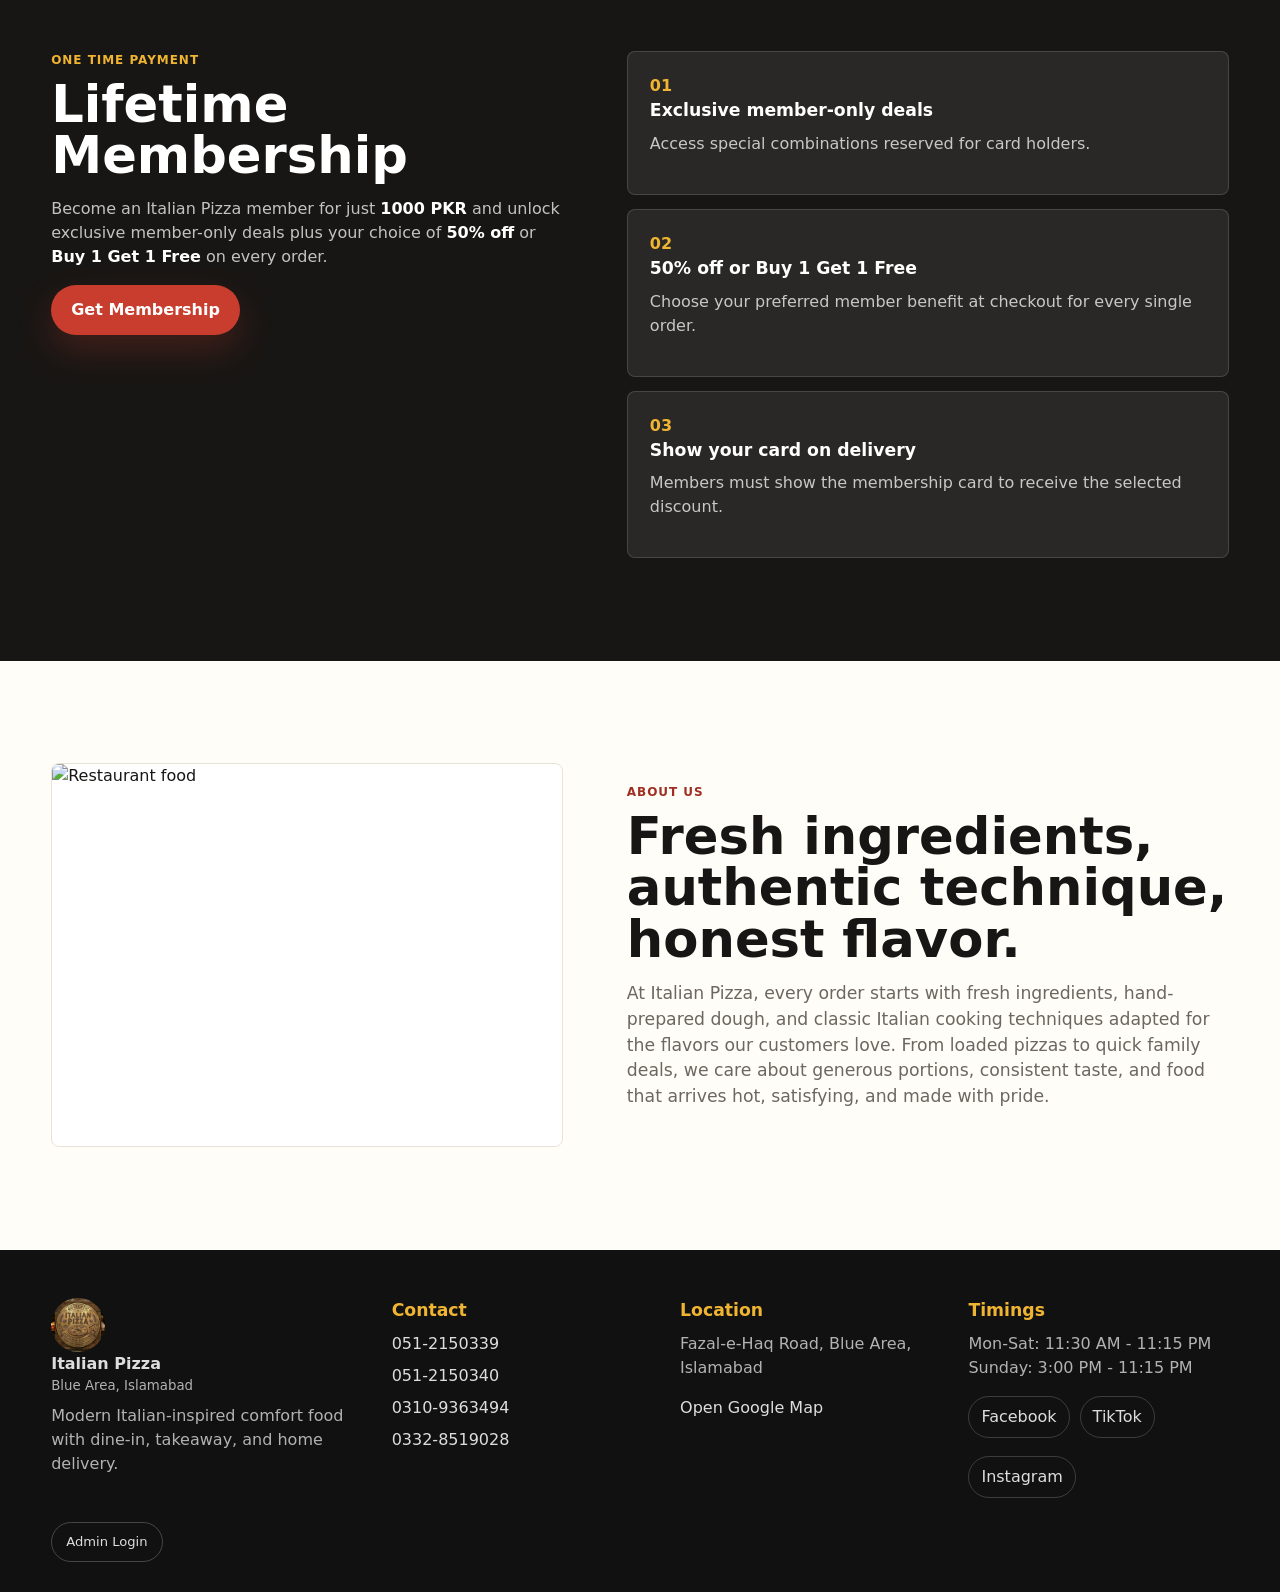
==== commit d6a48e65: "Update index.html" ====
--- a/index.html
+++ b/index.html
@@ -3,7 +3,7 @@
 <head>
   <meta charset="UTF-8">
   <meta name="viewport" content="width=device-width, initial-scale=1.0">
-  <title>Italian Pizza - Blue Area</title>
+  <title>Italian Pizza - I-8 MARKAZ, ISLAMABAD</title>
   <link rel="stylesheet" href="styles.css">
 </head>
 <body>
@@ -12,7 +12,7 @@
       <img class="brand-logo" src="italian-pizza-logo.jpeg" alt="Italian Pizza logo">
       <span>
         <strong>Italian Pizza</strong>
-        <small id="headerLocation">Blue Area, Islamabad</small>
+        <small id="headerLocation">I-8 MARKAZ, Islamabad</small>
       </span>
     </a>
     <nav class="nav-links" aria-label="Primary navigation">
@@ -28,7 +28,7 @@
       <div class="hero-copy">
         <p class="eyebrow">Dine in, takeaway and home delivery</p>
         <h1>Italian Pizza</h1>
-        <p class="hero-text">Freshly baked pizzas, crispy burgers, family deals, and member-only savings made for Blue Area cravings.</p>
+        <p class="hero-text">Freshly baked pizzas, crispy burgers, family deals, and member-only savings made for cravings.</p>
         <div class="hero-actions">
           <a class="button primary" href="#menu">Order Now</a>
           <button class="button subtle" type="button" id="openMembership">Get Membership</button>
